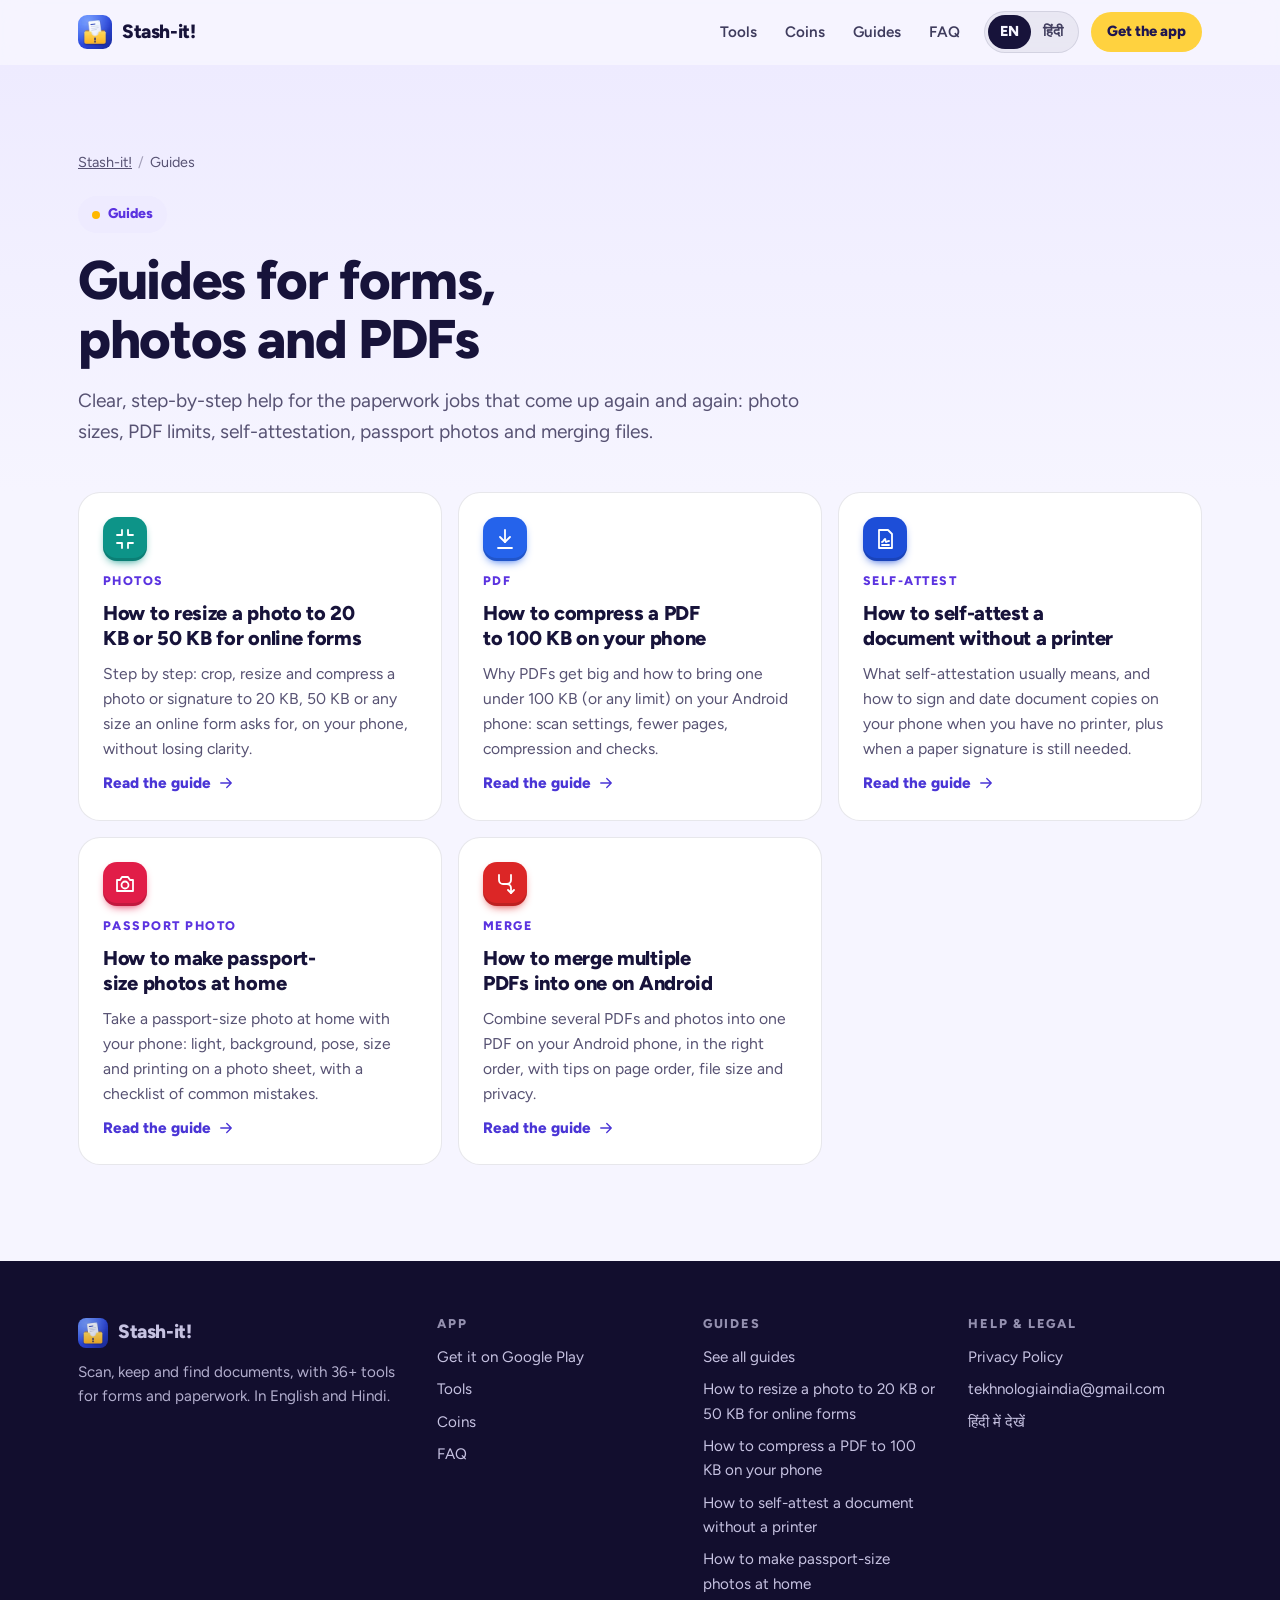
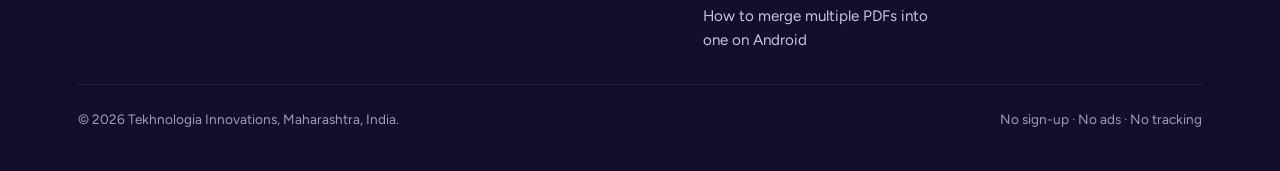
==== guides/index.html @ 5371e40c "stashit.stashify.in website, moved from Netlify Co-Authored-By: Claude Opus 5.5 <noreply@anthropic.c" ====
<!doctype html>
<html lang="en" data-site="stashit">
<head>
<meta charset="utf-8">
<meta name="viewport" content="width=device-width,initial-scale=1,viewport-fit=cover">
<title>Form help guides: resize photo to KB, compress PDF, self-attest | Stash-it!</title>
<meta name="description" content="Free step-by-step guides: resize a photo to 20 KB or 50 KB, compress a PDF to 100 KB, self-attest without a printer, passport photos at home and merging PDFs on Android.">
<link rel="canonical" href="https://stashit.stashify.in/guides/"><link rel="alternate" hreflang="en" href="https://stashit.stashify.in/guides/"><link rel="alternate" hreflang="hi" href="https://stashit.stashify.in/hi/guides/"><link rel="alternate" hreflang="x-default" href="https://stashit.stashify.in/guides/">
<script>(function(){var p=null;try{p=localStorage.getItem('stashit-lang')}catch(e){}var L=document.documentElement.lang,n=(navigator.language||'').toLowerCase(),w=p||(n.indexOf('hi')===0?'hi':null);if(w&&w!==L){var a=document.querySelector('link[rel=alternate][hreflang="'+w+'"]');if(a){location.replace(new URL(a.href).pathname+location.search+location.hash)}}})();</script>
<meta name="theme-color" content="#F5F3FF" media="(prefers-color-scheme: light)">
<meta name="theme-color" content="#120E2E" media="(prefers-color-scheme: dark)">
<meta name="color-scheme" content="light dark">
<link rel="icon" href="/favicon.ico" sizes="48x48">
<link rel="icon" href="/favicon-32.png" type="image/png" sizes="32x32">
<link rel="apple-touch-icon" href="/apple-touch-icon.png">
<link rel="manifest" href="/site.webmanifest">
<link rel="preload" href="/fonts/figtree-800.woff2" as="font" type="font/woff2" crossorigin><link rel="preload" href="/fonts/figtree-400.woff2" as="font" type="font/woff2" crossorigin>
<link rel="stylesheet" href="/assets/style.css?v=365a05b5da">
<meta property="og:type" content="website">
<meta property="og:site_name" content="Stash-it!">
<meta property="og:title" content="Form help guides: resize photo to KB, compress PDF, self-attest | Stash-it!">
<meta property="og:description" content="Free step-by-step guides: resize a photo to 20 KB or 50 KB, compress a PDF to 100 KB, self-attest without a printer, passport photos at home and merging PDFs on Android.">
<meta property="og:url" content="https://stashit.stashify.in/guides/">
<meta property="og:image" content="https://stashit.stashify.in/og-image.png">
<meta property="og:image:width" content="1200"><meta property="og:image:height" content="630">
<meta property="og:image:alt" content="Stash-it! app on Android">
<meta property="og:locale" content="en_IN"><meta property="og:locale:alternate" content="hi_IN">
<meta name="twitter:card" content="summary_large_image">
<meta name="twitter:title" content="Form help guides: resize photo to KB, compress PDF, self-attest | Stash-it!">
<meta name="twitter:description" content="Free step-by-step guides: resize a photo to 20 KB or 50 KB, compress a PDF to 100 KB, self-attest without a printer, passport photos at home and merging PDFs on Android.">
<meta name="twitter:image" content="https://stashit.stashify.in/og-image.png">
<script type="application/ld+json">{"@context":"https://schema.org","@type":"CollectionPage","name":"Guides for forms, photos and PDFs","url":"https://stashit.stashify.in/guides/","inLanguage":"en"}</script>
<script src="/assets/site.js?v=82bb6c1220" defer></script>
</head>
<body class="guide">
<a class="skip" href="#main">Skip to content</a>
<header class="top"><div class="wrap">
<a class="brand" href="/" aria-label="Stash-it! home"><img src="/img/app-icon-96.webp" width="34" height="34" alt=""><span>Stash-it!</span></a>
<nav class="nav" aria-label="Main"><a href="/#tools">Tools</a><a href="/#coins">Coins</a><a href="/guides/">Guides</a><a href="/#faq">FAQ</a></nav>
<div class="lang" role="group" aria-label="Language / भाषा"><a href="/guides/" lang="en" hreflang="en" data-setlang="en" aria-current="true">EN</a><a href="/hi/guides/" lang="hi" hreflang="hi" data-setlang="hi">हिंदी</a></div>
<a class="btn btn-sm" href="https://play.google.com/store/apps/details?id=com.tekhnologia.stashit&amp;referrer=utm_source%3Dwebsite%26utm_medium%3Dlanding%26utm_campaign%3Dorganic%26utm_content%3Dheader" data-play="https://play.google.com/store/apps/details?id=com.tekhnologia.stashit" data-cta="header" rel="noopener">Get the app</a>
</div></header>
<main id="main">
<div class="ghero"><div class="wrap art-head">
 <ol class="crumbs"><li><a href="/">Stash-it!</a></li><li aria-current="page">Guides</li></ol>
 <span class="pill"><span class="dot"></span>Guides</span>
 <h1>Guides for forms, photos and PDFs</h1><p class="lede">Clear, step-by-step help for the paperwork jobs that come up again and again: photo sizes, PDF limits, self-attestation, passport photos and merging files.</p>
</div></div>
<div class="wrap" style="padding-bottom:96px"><div class="gcards three"><a class="gcard" href="/guides/resize-photo-20kb-50kb-for-online-forms/" data-reveal><span class="ti" style="--c:#0D9488"><svg class="ic" width="24" height="24" viewBox="0 0 24 24" fill="none" stroke="currentColor" stroke-width="1.8" stroke-linecap="round" stroke-linejoin="round" aria-hidden="true"><path d="M9 3v5H4M15 3v5h5M9 21v-5H4M15 21v-5h5"/></svg></span><span class="k">Photos</span><h3>How to resize a photo to 20 KB or 50 KB for online forms</h3><p>Step by step: crop, resize and compress a photo or signature to 20 KB, 50 KB or any size an online form asks for, on your phone, without losing clarity.</p><span class="go">Read the guide <svg class="ic" width="24" height="24" viewBox="0 0 24 24" fill="none" stroke="currentColor" stroke-width="1.8" stroke-linecap="round" stroke-linejoin="round" aria-hidden="true"><path d="M5 12h14M13 6l6 6-6 6"/></svg></span></a><a class="gcard" href="/guides/compress-pdf-to-100kb-on-phone/" data-reveal><span class="ti" style="--c:#2563EB"><svg class="ic" width="24" height="24" viewBox="0 0 24 24" fill="none" stroke="currentColor" stroke-width="1.8" stroke-linecap="round" stroke-linejoin="round" aria-hidden="true"><path d="M12 3v12"/><path d="m7 10 5 5 5-5"/><path d="M5 21h14"/></svg></span><span class="k">PDF</span><h3>How to compress a PDF to 100 KB on your phone</h3><p>Why PDFs get big and how to bring one under 100 KB (or any limit) on your Android phone: scan settings, fewer pages, compression and checks.</p><span class="go">Read the guide <svg class="ic" width="24" height="24" viewBox="0 0 24 24" fill="none" stroke="currentColor" stroke-width="1.8" stroke-linecap="round" stroke-linejoin="round" aria-hidden="true"><path d="M5 12h14M13 6l6 6-6 6"/></svg></span></a><a class="gcard" href="/guides/self-attest-document-without-printer/" data-reveal><span class="ti" style="--c:#1D4ED8"><svg class="ic" width="24" height="24" viewBox="0 0 24 24" fill="none" stroke="currentColor" stroke-width="1.8" stroke-linecap="round" stroke-linejoin="round" aria-hidden="true"><path d="M6 3h9l4 4v14H6z"/><path d="M9 15c1.5 0 2-3 3-3s0 3 1 3 1.5-1 3-1"/><path d="M9 18h7"/></svg></span><span class="k">Self-attest</span><h3>How to self-attest a document without a printer</h3><p>What self-attestation usually means, and how to sign and date document copies on your phone when you have no printer, plus when a paper signature is still needed.</p><span class="go">Read the guide <svg class="ic" width="24" height="24" viewBox="0 0 24 24" fill="none" stroke="currentColor" stroke-width="1.8" stroke-linecap="round" stroke-linejoin="round" aria-hidden="true"><path d="M5 12h14M13 6l6 6-6 6"/></svg></span></a><a class="gcard" href="/guides/passport-size-photo-at-home/" data-reveal><span class="ti" style="--c:#E11D48"><svg class="ic" width="24" height="24" viewBox="0 0 24 24" fill="none" stroke="currentColor" stroke-width="1.8" stroke-linecap="round" stroke-linejoin="round" aria-hidden="true"><path d="M4 8h3l2-3h6l2 3h3v11H4z"/><circle cx="12" cy="13" r="3.5"/></svg></span><span class="k">Passport photo</span><h3>How to make passport-size photos at home</h3><p>Take a passport-size photo at home with your phone: light, background, pose, size and printing on a photo sheet, with a checklist of common mistakes.</p><span class="go">Read the guide <svg class="ic" width="24" height="24" viewBox="0 0 24 24" fill="none" stroke="currentColor" stroke-width="1.8" stroke-linecap="round" stroke-linejoin="round" aria-hidden="true"><path d="M5 12h14M13 6l6 6-6 6"/></svg></span></a><a class="gcard" href="/guides/merge-pdfs-into-one-on-android/" data-reveal><span class="ti" style="--c:#DC2626"><svg class="ic" width="24" height="24" viewBox="0 0 24 24" fill="none" stroke="currentColor" stroke-width="1.8" stroke-linecap="round" stroke-linejoin="round" aria-hidden="true"><path d="M6 3v5a4 4 0 0 0 4 4h4a4 4 0 0 1 4 4v5"/><path d="M18 3v5a4 4 0 0 1-4 4"/><path d="m15 18 3 3 3-3"/></svg></span><span class="k">Merge</span><h3>How to merge multiple PDFs into one on Android</h3><p>Combine several PDFs and photos into one PDF on your Android phone, in the right order, with tips on page order, file size and privacy.</p><span class="go">Read the guide <svg class="ic" width="24" height="24" viewBox="0 0 24 24" fill="none" stroke="currentColor" stroke-width="1.8" stroke-linecap="round" stroke-linejoin="round" aria-hidden="true"><path d="M5 12h14M13 6l6 6-6 6"/></svg></span></a></div></div>
</main>
<footer class="foot"><div class="wrap">
<div><a class="brand" href="/"><img src="/img/app-icon-96.webp" width="30" height="30" alt="" loading="lazy">Stash-it!</a>
<p style="max-width:36ch;opacity:.8">Scan, keep and find documents, with 36+ tools for forms and paperwork. In English and Hindi.</p></div>
<div><h2>App</h2><ul><li><a href="https://play.google.com/store/apps/details?id=com.tekhnologia.stashit&amp;referrer=utm_source%3Dwebsite%26utm_medium%3Dlanding%26utm_campaign%3Dorganic%26utm_content%3Dfooter" data-play="https://play.google.com/store/apps/details?id=com.tekhnologia.stashit" data-cta="footer" rel="noopener">Get it on Google Play</a></li><li><a href="/#tools">Tools</a></li><li><a href="/#coins">Coins</a></li><li><a href="/#faq">FAQ</a></li></ul></div>
<div><h2>Guides</h2><ul><li><a href="/guides/">See all guides</a></li><li><a href="/guides/resize-photo-20kb-50kb-for-online-forms/">How to resize a photo to 20 KB or 50 KB for online forms</a></li><li><a href="/guides/compress-pdf-to-100kb-on-phone/">How to compress a PDF to 100 KB on your phone</a></li><li><a href="/guides/self-attest-document-without-printer/">How to self-attest a document without a printer</a></li><li><a href="/guides/passport-size-photo-at-home/">How to make passport-size photos at home</a></li><li><a href="/guides/merge-pdfs-into-one-on-android/">How to merge multiple PDFs into one on Android</a></li></ul></div>
<div><h2>Help & legal</h2><ul><li><a href="/privacy.html">Privacy Policy</a></li><li><a href="mailto:tekhnologiaindia@gmail.com">tekhnologiaindia@gmail.com</a></li><li><a href="/hi/guides/" lang="hi" data-setlang="hi">हिंदी में देखें</a></li></ul></div>
<div class="fine"><span>© 2026 Tekhnologia Innovations, Maharashtra, India.</span><span>No sign-up · No ads · No tracking</span></div>
</div></footer>
</body>
</html>
---- assets/style.css ----
@font-face{font-family:Figtree;font-style:normal;font-weight:400;font-display:swap;src:url(/fonts/figtree-400.woff2) format("woff2")}
@font-face{font-family:Figtree;font-style:normal;font-weight:600;font-display:swap;src:url(/fonts/figtree-600.woff2) format("woff2")}
@font-face{font-family:Figtree;font-style:normal;font-weight:800;font-display:swap;src:url(/fonts/figtree-800.woff2) format("woff2")}
@font-face{font-family:Mukta;font-style:normal;font-weight:400;font-display:swap;src:url(/fonts/mukta-400.woff2) format("woff2");unicode-range:U+0900-097F,U+1CD0-1CF9,U+200C-200D,U+20A8,U+20B9,U+25CC,U+A830-A839,U+A8E0-A8FF}
@font-face{font-family:Mukta;font-style:normal;font-weight:600 800;font-display:swap;src:url(/fonts/mukta-700.woff2) format("woff2");unicode-range:U+0900-097F,U+1CD0-1CF9,U+200C-200D,U+20A8,U+20B9,U+25CC,U+A830-A839,U+A8E0-A8FF}
/* ---------- base (shared by both sites; tokens come from the site stylesheet) ---------- */
*,*::before,*::after{box-sizing:border-box}
html{-webkit-text-size-adjust:100%;text-size-adjust:100%;scroll-behavior:smooth;scroll-padding-top:84px}
body{margin:0;background:var(--bg);color:var(--ink);font:400 1.0625rem/1.6 var(--font);-webkit-font-smoothing:antialiased;-moz-osx-font-smoothing:grayscale;overflow-x:clip;text-rendering:optimizeLegibility}
img,svg{display:block;max-width:100%}
img{height:auto}
a{color:var(--link)}
a:hover{text-decoration-thickness:2px}
h1,h2,h3,h4{margin:0;font-weight:800;line-height:1.08;letter-spacing:-.025em;text-wrap:balance}
p{margin:0}
ul{margin:0;padding:0}
button,input{font:inherit;color:inherit}
:focus-visible{outline:3px solid var(--focus);outline-offset:3px;border-radius:6px}
.skip{position:absolute;left:12px;top:-60px;z-index:100;background:var(--ink);color:var(--bg);padding:10px 14px;border-radius:10px;font-weight:600;text-decoration:none}
.skip:focus{top:12px}
.sr{position:absolute!important;width:1px;height:1px;overflow:hidden;clip:rect(0 0 0 0);white-space:nowrap}
.wrap{width:100%;max-width:1180px;margin-inline:auto;padding-inline:16px}
@media (min-width:720px){.wrap{padding-inline:28px}}
.ic{width:24px;height:24px;flex:none}
.sec{padding-block:72px}
@media (min-width:900px){.sec{padding-block:112px}}
.sec-head{max-width:760px;margin-bottom:40px}
.sec-head.c{margin-inline:auto;text-align:center}
.sec-head h2{font-size:clamp(2rem,5.2vw,3.25rem)}
.sec-head p{margin-top:16px;color:var(--muted);font-size:1.15rem;max-width:62ch}
.sec-head.c p{margin-inline:auto}
.muted{color:var(--muted)}

/* header */
.top{position:sticky;top:0;z-index:50;background:color-mix(in srgb,var(--hdr) 82%,transparent);backdrop-filter:saturate(1.6) blur(14px);-webkit-backdrop-filter:saturate(1.6) blur(14px);border-bottom:1px solid transparent;transition:border-color .2s}
.top.scrolled{border-bottom-color:var(--hdr-line)}
.top .wrap{display:flex;align-items:center;gap:12px;height:64px}
.brand{display:flex;align-items:center;gap:10px;color:var(--hdr-ink);text-decoration:none;font-weight:800;font-size:1.2rem;letter-spacing:-.02em;margin-right:auto}
.brand img{width:34px;height:34px;border-radius:9px}
.nav{display:none;gap:4px}
.nav a{color:var(--hdr-ink);opacity:.82;text-decoration:none;font-weight:600;font-size:.95rem;padding:8px 12px;border-radius:999px}
.nav a:hover{opacity:1;background:var(--hdr-hover)}
@media (min-width:880px){.nav{display:flex}}
.btn{display:inline-flex;align-items:center;justify-content:center;gap:10px;min-height:48px;padding:12px 22px;border-radius:999px;font-weight:700;font-size:1rem;text-decoration:none;border:0;cursor:pointer;transition:transform .18s ease,box-shadow .18s ease,background-color .18s;white-space:nowrap}
.btn:hover{transform:translateY(-1px)}
.btn:active{transform:translateY(0)}
.btn-sm{min-height:40px;padding:8px 16px;font-size:.92rem}
.btn .gp{width:22px;height:22px}
.btn-play{flex-direction:row}
.btn-play .t{display:flex;flex-direction:column;line-height:1.1;text-align:left}
.btn-play .t small{font-size:.72rem;font-weight:600;opacity:.75;letter-spacing:.02em}
.btn-play .t b{font-size:1.05rem;font-weight:800}

/* qr */
.qr{display:none}
@media (min-width:1024px) and (hover:hover){.qr{display:flex}}
.qr{align-items:center;gap:14px;margin-top:28px;padding:10px 16px 10px 10px;border-radius:18px;width:max-content;max-width:100%}
.qr img{width:92px;height:92px;border-radius:10px;background:#fff}
.qr p{font-size:.92rem;line-height:1.4}
.qr b{display:block;font-size:1rem}

/* reveal */
.rv [data-reveal]{opacity:0;transform:translateY(22px);transition:opacity .7s cubic-bezier(.2,.7,.2,1),transform .7s cubic-bezier(.2,.7,.2,1)}
.rv [data-reveal].in{opacity:1;transform:none}
.rv [data-reveal][data-d="1"]{transition-delay:.08s}
.rv [data-reveal][data-d="2"]{transition-delay:.16s}
.rv [data-reveal][data-d="3"]{transition-delay:.24s}
@media (prefers-reduced-motion:reduce){html{scroll-behavior:auto}*,*::before,*::after{animation:none!important;transition:none!important}}

/* steps */
.steps{display:grid;gap:16px;counter-reset:s;list-style:none}
@media (min-width:860px){.steps{grid-template-columns:repeat(3,1fr);gap:20px}}
.steps li{position:relative;padding:28px 24px 26px;border-radius:24px;background:var(--surface);border:1px solid var(--line)}
.steps li::before{counter-increment:s;content:counter(s);display:grid;place-items:center;width:44px;height:44px;border-radius:14px;background:var(--step-bg);color:var(--step-ink);font-weight:800;font-size:1.2rem;margin-bottom:18px}
.steps h3{font-size:1.3rem;margin-bottom:8px}
.steps p{color:var(--muted)}

/* faq */
.faq{max-width:860px;margin-inline:auto;display:grid;gap:12px}
.faq details{background:var(--surface);border:1px solid var(--line);border-radius:20px;overflow:hidden}
.faq summary{list-style:none;cursor:pointer;display:flex;align-items:center;justify-content:space-between;gap:16px;padding:20px 22px;font-weight:700;font-size:1.08rem;line-height:1.35}
.faq summary::-webkit-details-marker{display:none}
.faq summary::after{content:"";flex:none;width:28px;height:28px;border-radius:50%;background:var(--chip) url("data:image/svg+xml,%3Csvg xmlns='http://www.w3.org/2000/svg' viewBox='0 0 24 24' fill='none' stroke='%23888' stroke-width='2.4' stroke-linecap='round'%3E%3Cpath d='M12 6v12M6 12h12'/%3E%3C/svg%3E") center/16px no-repeat;transition:transform .25s}
.faq details[open] summary::after{transform:rotate(45deg)}
.faq .a{padding:0 22px 22px;color:var(--muted)}
.faq .a p+p{margin-top:10px}

/* guide cards */
.gcards{display:grid;gap:16px}
@media (min-width:720px){.gcards{grid-template-columns:repeat(2,1fr)}}
@media (min-width:1040px){.gcards.three{grid-template-columns:repeat(3,1fr)}}
.gcard{display:flex;flex-direction:column;gap:10px;padding:24px;border-radius:22px;background:var(--surface);border:1px solid var(--line);text-decoration:none;color:inherit;transition:transform .2s,box-shadow .2s,border-color .2s}
.gcard:hover{transform:translateY(-3px);box-shadow:var(--shadow);border-color:transparent}
.gcard .k{font-size:.78rem;font-weight:800;letter-spacing:.12em;text-transform:uppercase;color:var(--accent-ink)}
.gcard h3{font-size:1.25rem;line-height:1.25;letter-spacing:-.015em}
.gcard p{color:var(--muted);font-size:.98rem}
.gcard .go{margin-top:auto;display:flex;align-items:center;gap:6px;font-weight:700;color:var(--link);font-size:.95rem}
.gcard .go .ic{width:18px;height:18px}

/* footer */
.foot{padding:56px 0 40px;background:var(--foot-bg);color:var(--foot-ink);font-size:.95rem}
.foot .wrap{display:grid;gap:32px}
@media (min-width:860px){.foot .wrap{grid-template-columns:1.4fr 1fr 1fr 1fr}}
.foot h2{font-size:.8rem;letter-spacing:.14em;text-transform:uppercase;opacity:.65;margin-bottom:14px;font-weight:800}
.foot ul{list-style:none;display:grid;gap:8px}
.foot a{color:inherit;opacity:.9;text-decoration:none}
.foot a:hover{opacity:1;text-decoration:underline}
.foot .brand{color:inherit;margin-bottom:12px}
.foot .fine{grid-column:1/-1;border-top:1px solid var(--foot-line);padding-top:24px;opacity:.7;font-size:.85rem;display:flex;flex-wrap:wrap;gap:8px 24px;justify-content:space-between}

/* article (guides) */
.crumbs{padding:0;font-size:.9rem;color:var(--muted);display:flex;flex-wrap:wrap;gap:6px;align-items:center;list-style:none;margin-bottom:22px}
.crumbs a{color:inherit}
.crumbs li+li::before{content:"/";margin-right:6px;opacity:.5}
.art-head{padding-block:48px 36px}
@media (min-width:900px){.art-head{padding-block:72px 44px}}
.art-head h1{font-size:clamp(2.1rem,5.4vw,3.4rem);max-width:20ch}
.art-head .lede{margin-top:18px;font-size:1.2rem;color:var(--muted);max-width:62ch}
.art-head .meta{margin-top:20px;font-size:.9rem;color:var(--muted);display:flex;gap:16px;flex-wrap:wrap}
.art{display:grid;gap:48px;padding-bottom:80px}
@media (min-width:1040px){.art{grid-template-columns:minmax(0,1fr) 300px;gap:64px}}
.prose{max-width:70ch;font-size:1.09rem;line-height:1.75;min-width:0}
.prose>*+*{margin-top:1.1em}
.prose h2{font-size:1.75rem;margin-top:2em;letter-spacing:-.02em;line-height:1.2}
.prose h3{font-size:1.25rem;margin-top:1.6em;letter-spacing:-.01em;line-height:1.3}
.prose ul,.prose ol{padding-left:1.3em}
.prose li+li{margin-top:.45em}
.prose li::marker{color:var(--accent-ink);font-weight:700}
.prose strong{font-weight:700}
.prose .note{padding:18px 20px;border-radius:16px;background:var(--note-bg);border-left:4px solid var(--note-line);font-size:1rem}
.prose .tip{padding:20px 22px;border-radius:18px;background:var(--surface);border:1px solid var(--line)}
.prose .tip b:first-child{display:block;margin-bottom:6px}
.prose table{width:100%;border-collapse:collapse;font-size:.98rem;display:block;overflow-x:auto}
.prose th,.prose td{text-align:left;padding:10px 12px;border-bottom:1px solid var(--line);vertical-align:top}
.prose th{font-weight:700}
.prose .check{list-style:none;padding:0}
.prose .check li{position:relative;padding-left:32px}
.prose .check li::before{content:"";position:absolute;left:0;top:.3em;width:20px;height:20px;border-radius:6px;border:2px solid var(--accent-ink)}
.aside{display:grid;gap:16px;align-content:start}
@media (min-width:1040px){.aside{position:sticky;top:88px}}
.app-card{border-radius:24px;padding:24px;display:grid;gap:14px}
.app-card img{width:64px;height:64px;border-radius:16px}
.app-card h2{font-size:1.25rem;letter-spacing:-.01em}
.app-card p{font-size:.95rem;opacity:.85;line-height:1.5}
.toc{padding:22px;border-radius:20px;border:1px solid var(--line);background:var(--surface);font-size:.95rem}
.toc h2{font-size:.78rem;letter-spacing:.12em;text-transform:uppercase;color:var(--muted);margin-bottom:10px}
.toc ol{padding-left:1.1em;display:grid;gap:6px}
.toc a{color:var(--ink);text-decoration:none}
.toc a:hover{text-decoration:underline}
.related{border-top:1px solid var(--line);padding-block:56px 80px}
.related h2{font-size:1.6rem;margin-bottom:20px}
.inline-cta{display:flex;flex-wrap:wrap;gap:16px;align-items:center;justify-content:space-between;padding:22px 24px;border-radius:20px;margin-top:2.2em!important}
.inline-cta p{font-weight:700;font-size:1.08rem;line-height:1.4;max-width:40ch}
/* ---------- Stash-it!: indigo→violet, sunny yellow, big friendly tiles ---------- */
:root{
  --font:Figtree,Mukta,ui-sans-serif,system-ui,-apple-system,"Segoe UI",Roboto,"Noto Sans Devanagari",sans-serif;
  --indigo:#4338CA;--violet:#7C3AED;--sun:#FFD23F;--sun-2:#FFB800;
  --grad:linear-gradient(140deg,#3B2FC9 0%,#5B33E0 45%,#8B5CF6 100%);
  --bg:#F6F5FF;--surface:#FFFFFF;--surface-2:#EEEBFF;--ink:#17133A;--muted:#575273;--line:rgba(23,19,58,.10);
  --link:#4A35D6;--focus:#5B33E0;--chip:#EEEBFF;--accent-ink:#5B33E0;
  --hdr:#F6F5FF;--hdr-ink:#17133A;--hdr-line:rgba(23,19,58,.10);--hdr-hover:rgba(23,19,58,.06);
  --shadow:0 1px 2px rgba(30,20,90,.06),0 14px 36px -10px rgba(40,25,120,.25);
  --step-bg:var(--grad);--step-ink:#fff;
  --foot-bg:#120E2E;--foot-ink:#DAD6F5;--foot-line:rgba(255,255,255,.12);
  --note-bg:#FFF7D6;--note-line:#FFB800;--ok:#13804A;
}
@media (prefers-color-scheme:dark){:root{
  --bg:#0D0A22;--surface:#18143A;--surface-2:#221C4D;--ink:#F1EFFF;--muted:#B3ADD8;--line:rgba(255,255,255,.09);
  --link:#B9A8FF;--focus:#FFD23F;--chip:#2A2357;--accent-ink:#C4B5FD;
  --hdr:#0D0A22;--hdr-ink:#F1EFFF;--hdr-line:rgba(255,255,255,.08);--hdr-hover:rgba(255,255,255,.07);
  --shadow:0 1px 2px rgba(0,0,0,.3),0 18px 40px -12px rgba(0,0,0,.7);
  --foot-bg:#08061A;--note-bg:#2A2448;--note-line:#FFD23F;--ok:#5EE6A0;
}}
:lang(hi) body,body:lang(hi){line-height:1.7}
:lang(hi) h1,:lang(hi) h2,:lang(hi) h3{letter-spacing:0;line-height:1.28}

.home .top{background:rgba(52,40,205,.94);--hdr-ink:#fff;--hdr-line:rgba(255,255,255,.14);--hdr-hover:rgba(255,255,255,.12)}
.top .btn{background:var(--sun);color:#1E1550}
.lang{display:inline-flex;align-items:center;padding:3px;border-radius:999px;background:var(--hdr-hover);border:1px solid var(--hdr-line)}
.lang a{min-height:34px;display:inline-flex;align-items:center;padding:0 12px;border-radius:999px;font-weight:700;font-size:.9rem;color:var(--hdr-ink);text-decoration:none;opacity:.8}
.lang a[aria-current]{background:var(--hdr-ink);color:var(--hdr,#3B2FC9);opacity:1}
.home .lang a[aria-current]{background:#fff;color:#3B2FC9}
@media (max-width:420px){.top .btn-sm{padding:8px 12px}.lang a{padding:0 9px}.brand span{display:none}}

.pill{display:inline-flex;align-items:center;gap:8px;padding:7px 14px;border-radius:999px;font-weight:700;font-size:.88rem;background:var(--chip);color:var(--accent-ink);margin-bottom:18px}
.pill .dot{width:8px;height:8px;border-radius:50%;background:var(--sun-2)}

/* ---------- hero ---------- */
.hero{position:relative;background:var(--grad);color:#fff;overflow:hidden;isolation:isolate}
.hero::before{content:"";position:absolute;inset:0;background-image:radial-gradient(rgba(255,255,255,.14) 1px,transparent 1.3px);background-size:24px 24px;mask-image:radial-gradient(900px 600px at 30% 20%,#000,transparent 75%);-webkit-mask-image:radial-gradient(900px 600px at 30% 20%,#000,transparent 75%);z-index:-1}
.hero::after{content:"";position:absolute;width:640px;height:640px;right:-200px;top:-220px;border-radius:50%;background:radial-gradient(circle,rgba(255,210,63,.35),transparent 65%);z-index:-1}
.hero .wrap{display:grid;gap:40px;padding-top:40px}
@media (min-width:980px){.hero .wrap{grid-template-columns:1.1fr 1fr;align-items:end;padding-top:72px;gap:40px}.hero .copy{padding-bottom:88px}}
.hero .pill{background:rgba(255,255,255,.14);color:#fff;border:1px solid rgba(255,255,255,.2)}
.hero h1{font-size:clamp(2.7rem,10vw,5rem);line-height:1;letter-spacing:-.04em}
:lang(hi) .hero h1{font-size:clamp(2.4rem,8.6vw,4.3rem);line-height:1.2;letter-spacing:0}
.hero h1 em{font-style:normal;color:var(--sun);display:block}
.hero .sub{margin-top:22px;font-size:clamp(1.08rem,2.5vw,1.3rem);color:#E6E1FF;max-width:32em;line-height:1.55}
.cta-row{display:flex;flex-wrap:wrap;gap:12px;margin-top:30px}
.btn-play{background:#fff;color:#1E1550;box-shadow:0 12px 30px -10px rgba(20,8,80,.6);padding:10px 22px 10px 16px;min-height:58px}
.btn-ghost{background:rgba(255,255,255,.12);color:#fff;border:1px solid rgba(255,255,255,.28);min-height:58px}
.btn-ghost:hover{background:rgba(255,255,255,.2)}
.trust{display:flex;flex-wrap:wrap;gap:8px;margin-top:24px;list-style:none}
.trust li{display:flex;align-items:center;gap:6px;font-weight:600;font-size:.92rem;padding:6px 12px 6px 8px;border-radius:999px;background:rgba(255,255,255,.12)}
.trust .ic{width:18px;height:18px;color:var(--sun)}
.hero .qr{background:rgba(255,255,255,.1);border:1px solid rgba(255,255,255,.2)}
.hero .qr p{color:#E6E1FF}

/* phones (real screenshots in a CSS frame) */
.phone{position:relative;width:var(--pw,280px);padding:11px 11px 0;border-radius:46px 46px 0 0;background:linear-gradient(160deg,#2a2550,#0c0a1d);box-shadow:0 40px 80px -20px rgba(15,5,60,.7),inset 0 0 0 1.5px rgba(255,255,255,.12)}
.phone::before{content:"";position:absolute;top:24px;left:50%;width:12px;height:12px;margin-left:-6px;border-radius:50%;background:#05040c;z-index:2;box-shadow:0 0 0 2px rgba(255,255,255,.05)}
.phone .scr{border-radius:36px 36px 0 0;overflow:hidden;background:#F4F4FB}
.phone .scr img{width:100%}
.stage{position:relative;height:clamp(380px,104vw,560px);display:flex;justify-content:center;align-items:flex-end}

.stage .phone{position:absolute;bottom:-1px}
.stage .p-front{--pw:min(70vw,300px);z-index:2;left:50%;transform:translateX(-38%)}
.stage .p-back{--pw:min(60vw,260px);left:50%;transform:translateX(-92%) rotate(-6deg);bottom:-40px;transform-origin:50% 100%;filter:brightness(.9) saturate(.9)}
@media (prefers-reduced-motion:no-preference){.stage .p-front{animation:up .9s cubic-bezier(.2,.8,.2,1) both .1s}.stage .p-back{animation:up2 .9s cubic-bezier(.2,.8,.2,1) both .25s}
@keyframes up{from{transform:translate(-38%,90px)}}@keyframes up2{from{transform:translate(-92%,110px) rotate(-2deg)}}}
.float{position:absolute;z-index:3;display:flex;align-items:center;gap:10px;padding:10px 14px 10px 10px;border-radius:16px;background:#fff;color:#17133A;box-shadow:0 18px 40px -12px rgba(15,5,60,.55);font-size:.86rem;line-height:1.3;max-width:250px}
.float b{display:block;font-size:.95rem}
.float small{color:#5d5878}
.float .ti{flex:none}
.float.f1{left:0;bottom:36%}
.float.f2{right:0;bottom:58%}
@media (max-width:520px){.float{font-size:.78rem;max-width:200px;padding:8px 10px 8px 8px}.float b{font-size:.85rem}.float.f1{left:-4px;bottom:30%}.float.f2{right:-4px;bottom:66%}}
.free{color:#13804A;font-weight:700}

/* tool icon tile */
.ti{flex:none;width:44px;height:44px;border-radius:14px;display:grid;place-items:center;color:#fff;background:var(--c,#4F46E5);box-shadow:inset 0 -3px 0 rgba(0,0,0,.14),0 4px 10px -4px var(--c,#4F46E5)}
.ti .ic{width:24px;height:24px}

/* ---------- pains ---------- */
.fixes{display:grid;gap:12px;list-style:none;max-width:980px}
.fixes li{display:grid;grid-template-columns:1fr;gap:10px;align-items:center;padding:16px 18px;border-radius:20px;background:var(--surface);border:1px solid var(--line)}
@media (min-width:760px){.fixes li{grid-template-columns:1fr 36px 1fr;padding:18px 22px}}
.fixes .pain{display:flex;align-items:center;gap:12px;font-weight:600}
.fixes .pain::before{content:"";flex:none;width:12px;height:12px;border-radius:50%;background:#EF4444;box-shadow:0 0 0 5px rgba(239,68,68,.15)}
.fixes .arr{color:var(--muted);display:none}
@media (min-width:760px){.fixes .arr{display:block}}
.fixes .fix{display:flex;align-items:center;gap:12px;font-weight:700}
.fixes .fix .ti{width:38px;height:38px;border-radius:12px}
.fixes .fix .ic{width:20px;height:20px}
.fixes .fix small{display:block;font-weight:500;color:var(--muted);font-size:.9rem}

/* ---------- tools ---------- */
.tools-sec{background:linear-gradient(180deg,var(--surface-2),var(--bg) 70%)}
.searchbar{position:relative;max-width:640px;margin-bottom:14px}
.searchbar .ic{position:absolute;left:18px;top:50%;transform:translateY(-50%);color:var(--muted)}
.searchbar input{width:100%;min-height:60px;padding:14px 18px 14px 54px;border-radius:18px;border:2px solid var(--line);background:var(--surface);font-size:1.1rem;box-shadow:var(--shadow)}
.searchbar input:focus{outline:none;border-color:var(--violet)}
.qs{display:flex;flex-wrap:wrap;gap:8px;margin-bottom:26px;align-items:center}
.qs span{font-size:.9rem;color:var(--muted);margin-right:4px}
.qs button{border:1px solid var(--line);background:var(--surface);border-radius:999px;padding:7px 14px;font-weight:600;font-size:.9rem;cursor:pointer;min-height:38px}
.qs button:hover{border-color:var(--violet);color:var(--accent-ink)}
.tgrid{display:grid;grid-template-columns:repeat(auto-fill,minmax(min(100%,250px),1fr));gap:12px;list-style:none}
.tool{display:flex;gap:14px;align-items:flex-start;padding:16px;border-radius:20px;background:var(--surface);border:1px solid var(--line);transition:transform .15s,box-shadow .15s}
.tool:hover{transform:translateY(-2px);box-shadow:var(--shadow)}
.tool h3{font-size:1.02rem;letter-spacing:-.01em;line-height:1.3}
.tool p{font-size:.92rem;color:var(--muted);line-height:1.45;margin-top:3px}
:lang(hi) .tool p{line-height:1.6}
.tool.more{background:var(--grad);color:#fff;border:0}
.tool.more p{color:#E6E1FF}
.tool[hidden]{display:none}
.tcount{font-size:.9rem;color:var(--muted);margin-bottom:12px;min-height:1.4em}
#tool-empty{padding:24px;border-radius:20px;background:var(--surface);border:1px dashed var(--line);color:var(--muted);margin-top:8px}
.tools-note{margin-top:22px;display:flex;gap:10px;align-items:center;color:var(--muted);font-size:.98rem}
.tools-note .ic{color:var(--accent-ink)}

/* ---------- split sections with a phone ---------- */
.split{display:grid;gap:40px;align-items:center}
@media (min-width:960px){.split{grid-template-columns:1fr 1fr;gap:72px}.split.rev>:first-child{order:2}}
.phone-card{position:relative;border-radius:32px;background:var(--grad);height:clamp(400px,110vw,560px);overflow:hidden;display:flex;justify-content:center;align-items:flex-end;isolation:isolate}
.phone-card::before{content:"";position:absolute;inset:0;background-image:radial-gradient(rgba(255,255,255,.14) 1px,transparent 1.3px);background-size:22px 22px;z-index:-1}
.phone-card .phone{--pw:min(68vw,290px);margin-bottom:-1px}
.phone-card.sun{background:linear-gradient(150deg,#FFE27A,#FFC21A)}
.phone-card.sun::before{background-image:radial-gradient(rgba(120,80,0,.14) 1px,transparent 1.3px)}
.feat{display:grid;gap:14px;list-style:none;margin-top:28px}
.feat li{display:flex;gap:14px;align-items:flex-start}
.feat .ti{width:40px;height:40px;border-radius:13px}
.feat .ic{width:22px;height:22px}
.feat b{display:block;font-size:1.06rem}
.feat span{color:var(--muted)}

/* coins */
.coin{width:84px;height:84px;border-radius:50%;display:grid;place-items:center;background:radial-gradient(circle at 35% 30%,#FFF1A8,#FFD23F 45%,#F2A900);box-shadow:inset 0 -6px 0 rgba(160,100,0,.35),0 14px 30px -10px rgba(200,130,0,.7);color:#7A4A00;font-weight:800;font-size:2.4rem;margin-bottom:22px}
.coin-facts{display:grid;gap:12px;grid-template-columns:repeat(2,minmax(0,1fr));margin-top:28px}
.coin-facts div{padding:18px;border-radius:20px;background:var(--surface);border:1px solid var(--line)}
.coin-facts b{display:block;font-size:1.6rem;letter-spacing:-.02em;line-height:1.1;color:var(--accent-ink)}
:lang(hi) .coin-facts b{font-size:1.35rem;line-height:1.3}
.coin-facts span{color:var(--muted);font-size:.95rem;display:block;margin-top:4px}

/* privacy */
.priv{border-radius:32px;padding:clamp(28px,6vw,64px);background:#17123F;color:#F1EFFF;display:grid;gap:32px;position:relative;overflow:hidden;isolation:isolate}
.priv::after{content:"";position:absolute;width:520px;height:520px;right:-160px;bottom:-240px;border-radius:50%;background:radial-gradient(circle,rgba(139,92,246,.55),transparent 65%);z-index:-1}
@media (min-width:960px){.priv{grid-template-columns:1fr 1.1fr;align-items:center}}
.priv h2{font-size:clamp(2.1rem,5.4vw,3.4rem)}
.priv h2 em{font-style:normal;color:var(--sun)}
.priv .lead{margin-top:16px;color:#CFC9F2;font-size:1.15rem;max-width:42ch}
.pgrid{display:grid;gap:12px;list-style:none}
@media (min-width:600px){.pgrid{grid-template-columns:1fr 1fr}}
.pgrid li{padding:18px;border-radius:20px;background:rgba(255,255,255,.07);border:1px solid rgba(255,255,255,.1)}
.pgrid .ic{color:var(--sun);margin-bottom:10px}
.pgrid b{display:block}
.pgrid span{color:#CFC9F2;font-size:.95rem}

/* final */
.final{background:var(--grad);color:#fff;position:relative;overflow:hidden;isolation:isolate}
.final::before{content:"";position:absolute;inset:0;background-image:radial-gradient(rgba(255,255,255,.14) 1px,transparent 1.3px);background-size:24px 24px;z-index:-1}
.final .wrap{display:grid;gap:22px;justify-items:center;text-align:center;padding-block:88px}
.final h2{font-size:clamp(2.4rem,7vw,4.4rem);line-height:1.04;max-width:16ch}
:lang(hi) .final h2{line-height:1.25}
.final h2 em{font-style:normal;color:var(--sun)}
.final p{color:#E6E1FF;font-size:1.15rem;max-width:42ch}
.final .qr{background:rgba(255,255,255,.1);border:1px solid rgba(255,255,255,.2);text-align:left;margin-top:6px}
.final .qr p{color:#E6E1FF;font-size:.92rem}

.foot .brand img{width:30px;height:30px;border-radius:8px}

/* guides */
.ghero{background:linear-gradient(180deg,var(--surface-2),var(--bg))}
.app-card{background:var(--grad);color:#fff}
.app-card .btn-play{min-height:52px}
.inline-cta{background:var(--grad);color:#fff}
.gcard .k{color:var(--accent-ink)}
.gcard .langtag{align-self:flex-start;font-size:.75rem;font-weight:700;padding:2px 8px;border-radius:6px;background:var(--chip);color:var(--accent-ink)}
.prose .kbd{font-weight:700;padding:1px 8px;border-radius:6px;background:var(--chip);white-space:nowrap}
@media (max-width:560px){.tgrid{grid-template-columns:1fr 1fr;gap:10px}.tool{flex-direction:column;gap:10px;padding:14px}.tool p{font-size:.84rem}.tool .ti{width:40px;height:40px}}
/* English pages: never download Mukta just for the few Devanagari labels; system Devanagari is fine there */
html[lang="en"]{--font:Figtree,ui-sans-serif,system-ui,-apple-system,"Segoe UI",Roboto,"Noto Sans Devanagari",sans-serif}
@media (min-width:980px){.stage{height:660px}.stage .p-front{--pw:340px}.stage .p-back{--pw:290px}}
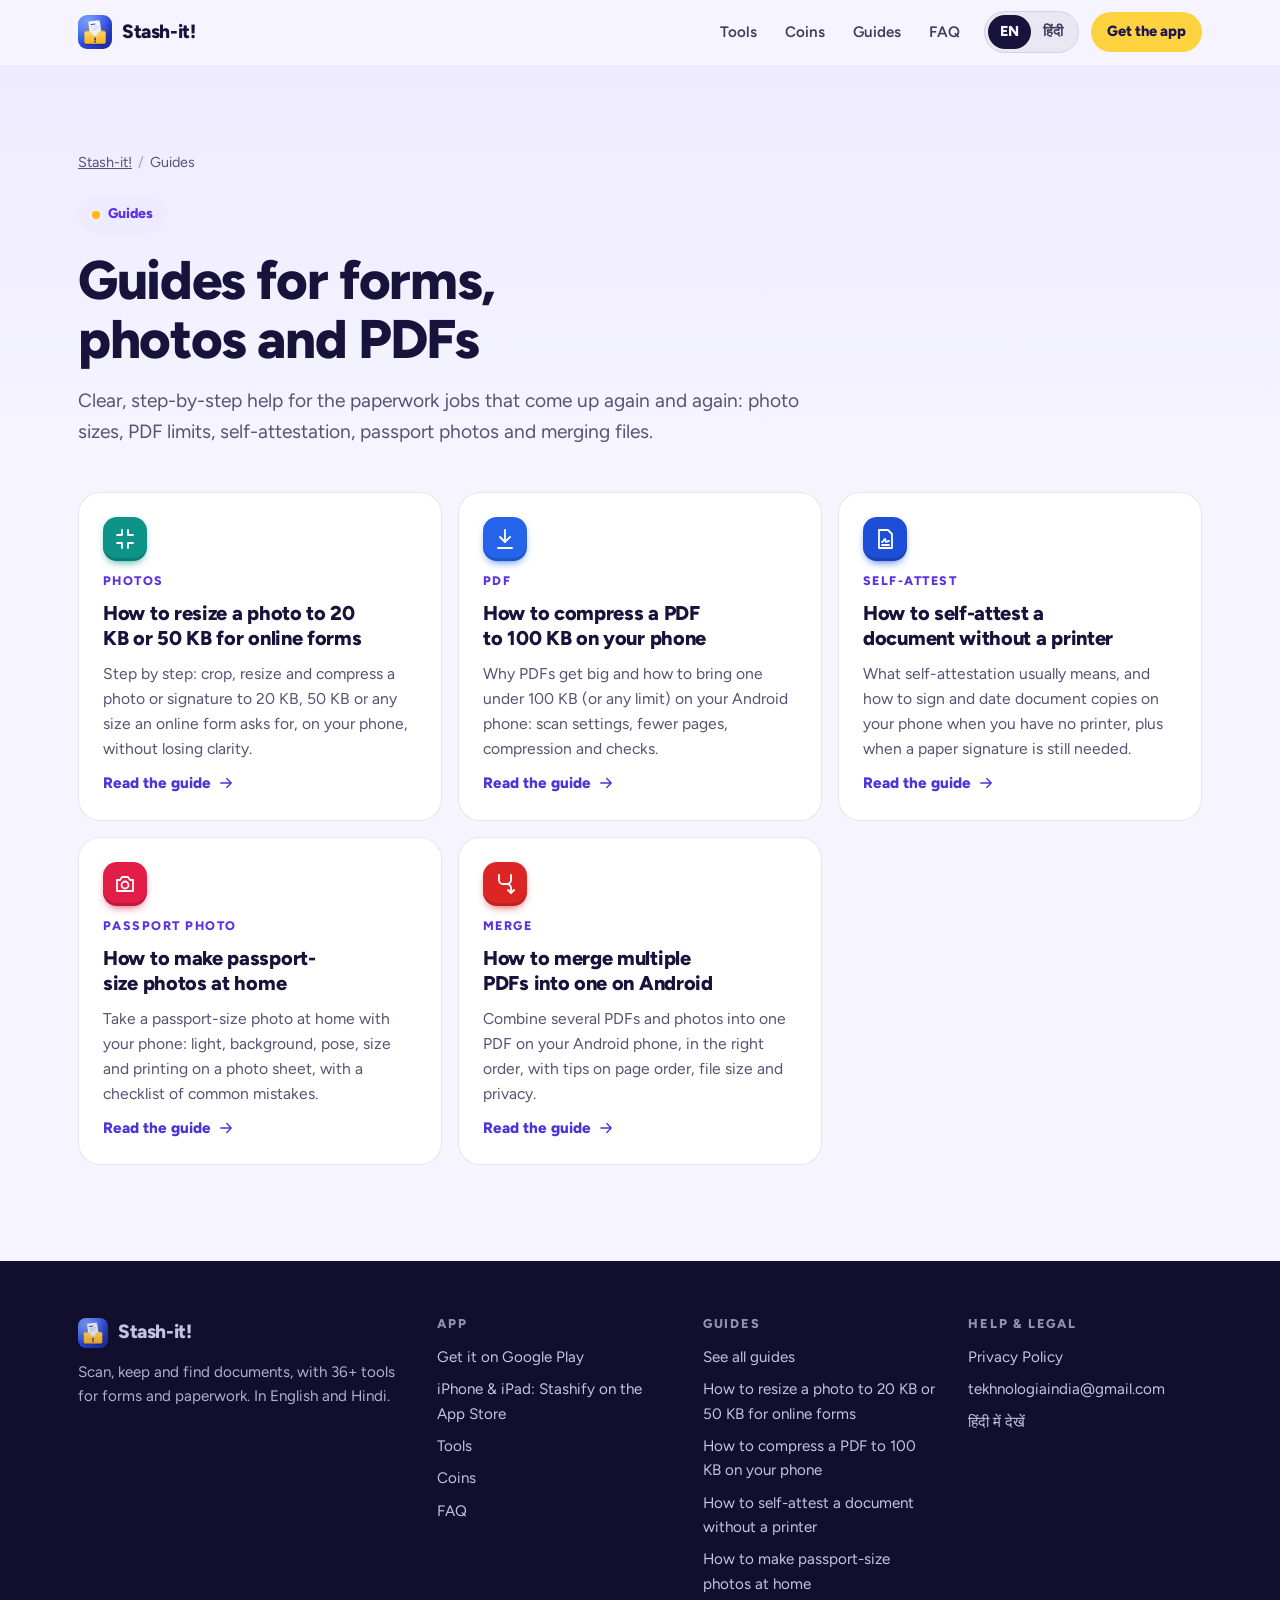
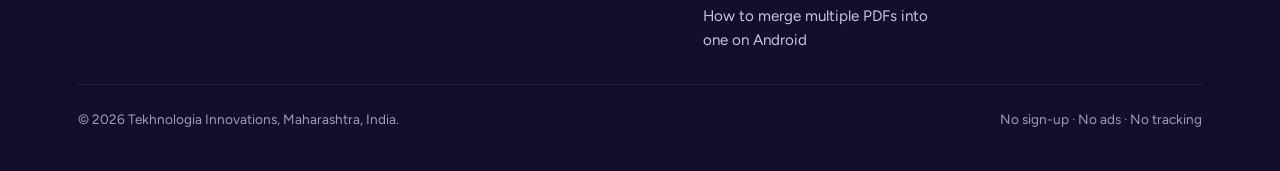
==== commit 42b89bc8: "Add App Store option (Stashify for iPhone, iPad and Mac) Co-Authored-By: Claude Opus 5.5 <noreply@an" ====
--- a/guides/index.html
+++ b/guides/index.html
@@ -51,7 +51,7 @@
 <footer class="foot"><div class="wrap">
 <div><a class="brand" href="/"><img src="/img/app-icon-96.webp" width="30" height="30" alt="" loading="lazy">Stash-it!</a>
 <p style="max-width:36ch;opacity:.8">Scan, keep and find documents, with 36+ tools for forms and paperwork. In English and Hindi.</p></div>
-<div><h2>App</h2><ul><li><a href="https://play.google.com/store/apps/details?id=com.tekhnologia.stashit&amp;referrer=utm_source%3Dwebsite%26utm_medium%3Dlanding%26utm_campaign%3Dorganic%26utm_content%3Dfooter" data-play="https://play.google.com/store/apps/details?id=com.tekhnologia.stashit" data-cta="footer" rel="noopener">Get it on Google Play</a></li><li><a href="/#tools">Tools</a></li><li><a href="/#coins">Coins</a></li><li><a href="/#faq">FAQ</a></li></ul></div>
+<div><h2>App</h2><ul><li><a href="https://play.google.com/store/apps/details?id=com.tekhnologia.stashit&amp;referrer=utm_source%3Dwebsite%26utm_medium%3Dlanding%26utm_campaign%3Dorganic%26utm_content%3Dfooter" data-play="https://play.google.com/store/apps/details?id=com.tekhnologia.stashit" data-cta="footer" rel="noopener">Get it on Google Play</a></li><li><a href="https://apps.apple.com/app/id6815763337" data-ios rel="noopener">iPhone &amp; iPad: Stashify on the App Store</a></li><li><a href="/#tools">Tools</a></li><li><a href="/#coins">Coins</a></li><li><a href="/#faq">FAQ</a></li></ul></div>
 <div><h2>Guides</h2><ul><li><a href="/guides/">See all guides</a></li><li><a href="/guides/resize-photo-20kb-50kb-for-online-forms/">How to resize a photo to 20 KB or 50 KB for online forms</a></li><li><a href="/guides/compress-pdf-to-100kb-on-phone/">How to compress a PDF to 100 KB on your phone</a></li><li><a href="/guides/self-attest-document-without-printer/">How to self-attest a document without a printer</a></li><li><a href="/guides/passport-size-photo-at-home/">How to make passport-size photos at home</a></li><li><a href="/guides/merge-pdfs-into-one-on-android/">How to merge multiple PDFs into one on Android</a></li></ul></div>
 <div><h2>Help & legal</h2><ul><li><a href="/privacy.html">Privacy Policy</a></li><li><a href="mailto:tekhnologiaindia@gmail.com">tekhnologiaindia@gmail.com</a></li><li><a href="/hi/guides/" lang="hi" data-setlang="hi">हिंदी में देखें</a></li></ul></div>
 <div class="fine"><span>© 2026 Tekhnologia Innovations, Maharashtra, India.</span><span>No sign-up · No ads · No tracking</span></div>
--- a/assets/style.css
+++ b/assets/style.css
@@ -330,3 +330,8 @@
 /* English pages: never download Mukta just for the few Devanagari labels; system Devanagari is fine there */
 html[lang="en"]{--font:Figtree,ui-sans-serif,system-ui,-apple-system,"Segoe UI",Roboto,"Noto Sans Devanagari",sans-serif}
 @media (min-width:980px){.stage{height:660px}.stage .p-front{--pw:340px}.stage .p-back{--pw:290px}}
+
+/* App Store button: Stashify for iPhone/iPad */
+.btn-ios{background:#0b0b0d;color:#fff;border:1px solid rgba(255,255,255,.18)}
+.btn-ios .t small{opacity:.8}
+html.apple .cta-row .btn-ios{order:-1}
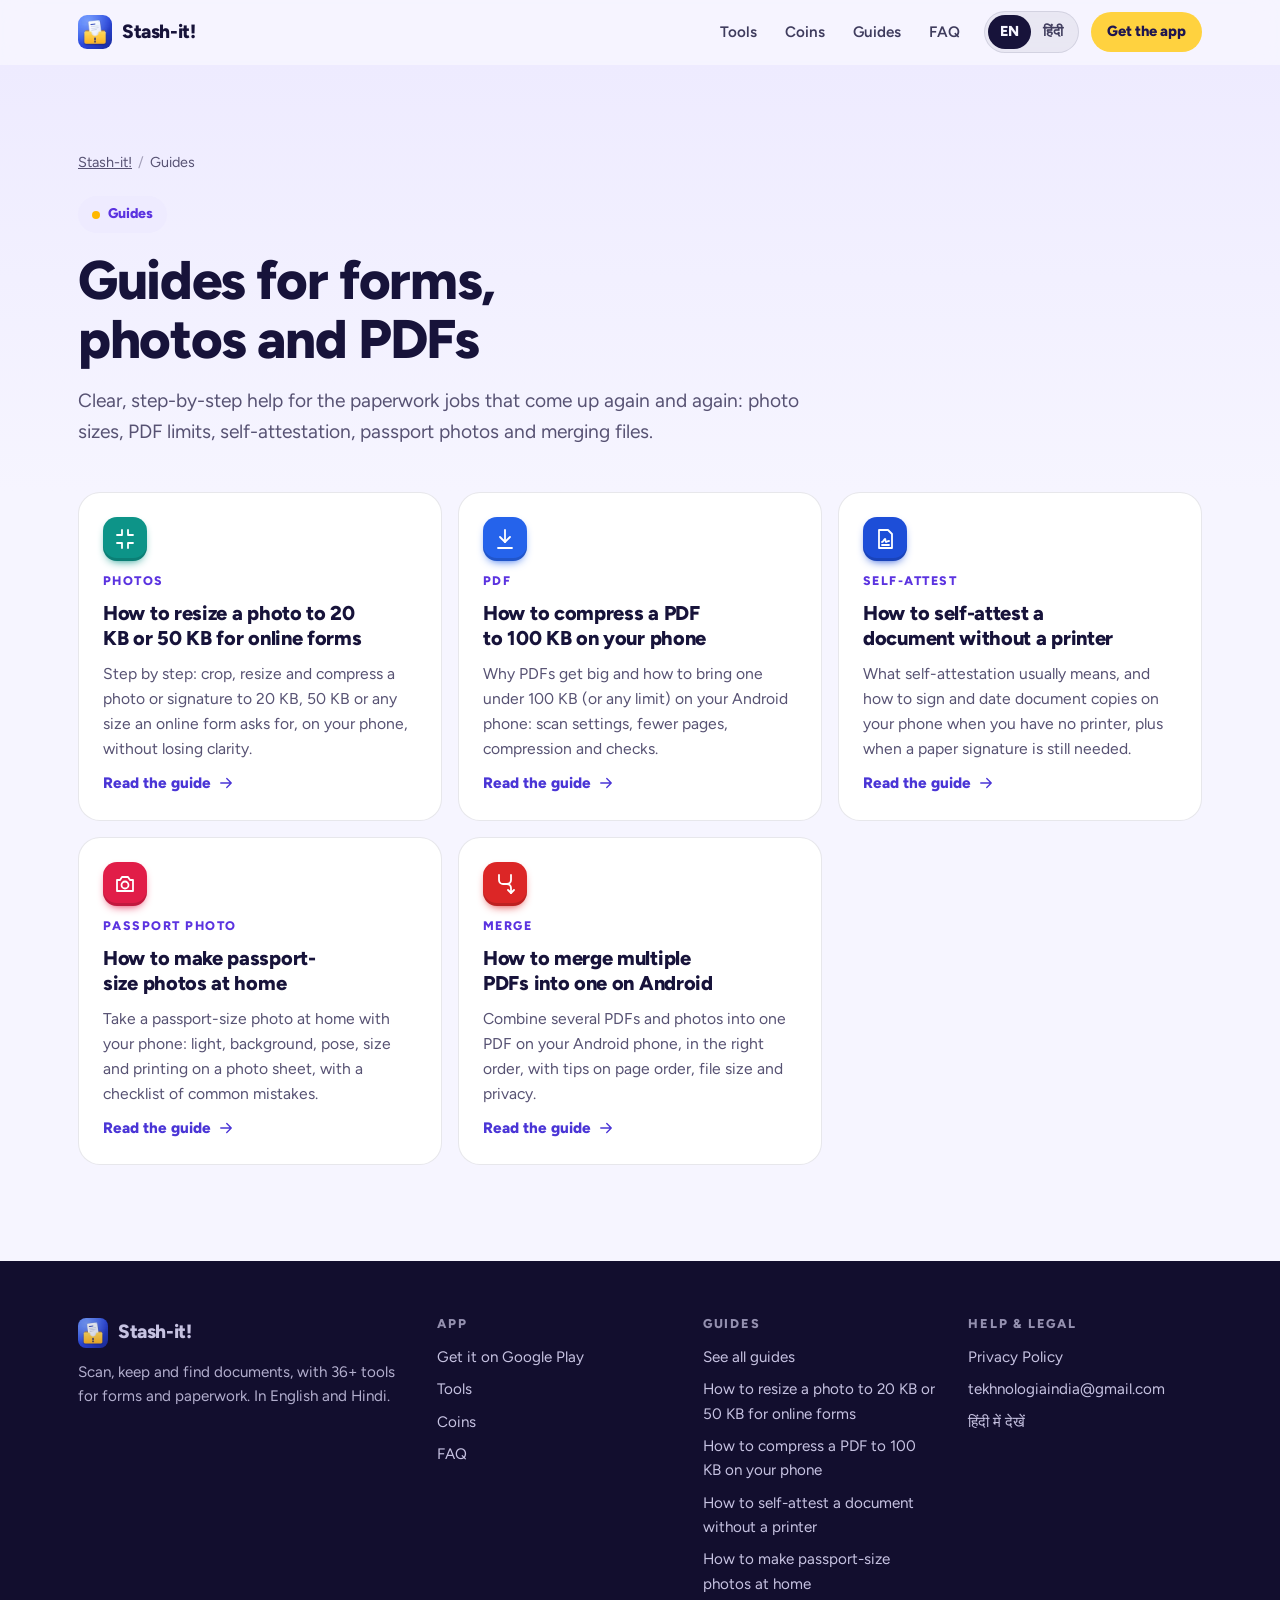
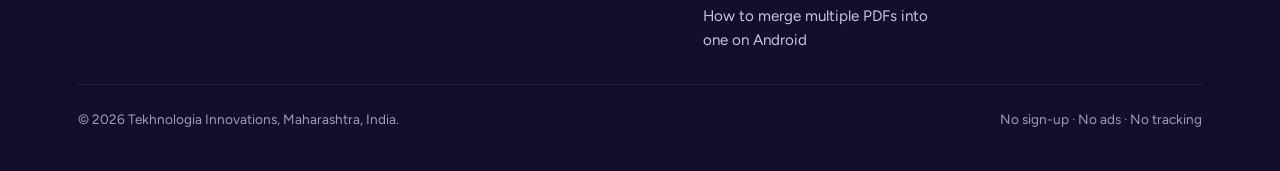
==== commit 0589a573: "Remove App Store button: Stash-it! is Android-only Co-Authored-By: Claude Opus 5.5 <noreply@anthropi" ====
--- a/guides/index.html
+++ b/guides/index.html
@@ -51,7 +51,7 @@
 <footer class="foot"><div class="wrap">
 <div><a class="brand" href="/"><img src="/img/app-icon-96.webp" width="30" height="30" alt="" loading="lazy">Stash-it!</a>
 <p style="max-width:36ch;opacity:.8">Scan, keep and find documents, with 36+ tools for forms and paperwork. In English and Hindi.</p></div>
-<div><h2>App</h2><ul><li><a href="https://play.google.com/store/apps/details?id=com.tekhnologia.stashit&amp;referrer=utm_source%3Dwebsite%26utm_medium%3Dlanding%26utm_campaign%3Dorganic%26utm_content%3Dfooter" data-play="https://play.google.com/store/apps/details?id=com.tekhnologia.stashit" data-cta="footer" rel="noopener">Get it on Google Play</a></li><li><a href="https://apps.apple.com/app/id6815763337" data-ios rel="noopener">iPhone &amp; iPad: Stashify on the App Store</a></li><li><a href="/#tools">Tools</a></li><li><a href="/#coins">Coins</a></li><li><a href="/#faq">FAQ</a></li></ul></div>
+<div><h2>App</h2><ul><li><a href="https://play.google.com/store/apps/details?id=com.tekhnologia.stashit&amp;referrer=utm_source%3Dwebsite%26utm_medium%3Dlanding%26utm_campaign%3Dorganic%26utm_content%3Dfooter" data-play="https://play.google.com/store/apps/details?id=com.tekhnologia.stashit" data-cta="footer" rel="noopener">Get it on Google Play</a></li><li><a href="/#tools">Tools</a></li><li><a href="/#coins">Coins</a></li><li><a href="/#faq">FAQ</a></li></ul></div>
 <div><h2>Guides</h2><ul><li><a href="/guides/">See all guides</a></li><li><a href="/guides/resize-photo-20kb-50kb-for-online-forms/">How to resize a photo to 20 KB or 50 KB for online forms</a></li><li><a href="/guides/compress-pdf-to-100kb-on-phone/">How to compress a PDF to 100 KB on your phone</a></li><li><a href="/guides/self-attest-document-without-printer/">How to self-attest a document without a printer</a></li><li><a href="/guides/passport-size-photo-at-home/">How to make passport-size photos at home</a></li><li><a href="/guides/merge-pdfs-into-one-on-android/">How to merge multiple PDFs into one on Android</a></li></ul></div>
 <div><h2>Help & legal</h2><ul><li><a href="/privacy.html">Privacy Policy</a></li><li><a href="mailto:tekhnologiaindia@gmail.com">tekhnologiaindia@gmail.com</a></li><li><a href="/hi/guides/" lang="hi" data-setlang="hi">हिंदी में देखें</a></li></ul></div>
 <div class="fine"><span>© 2026 Tekhnologia Innovations, Maharashtra, India.</span><span>No sign-up · No ads · No tracking</span></div>
--- a/assets/style.css
+++ b/assets/style.css
@@ -330,8 +330,3 @@
 /* English pages: never download Mukta just for the few Devanagari labels; system Devanagari is fine there */
 html[lang="en"]{--font:Figtree,ui-sans-serif,system-ui,-apple-system,"Segoe UI",Roboto,"Noto Sans Devanagari",sans-serif}
 @media (min-width:980px){.stage{height:660px}.stage .p-front{--pw:340px}.stage .p-back{--pw:290px}}
-
-/* App Store button: Stashify for iPhone/iPad */
-.btn-ios{background:#0b0b0d;color:#fff;border:1px solid rgba(255,255,255,.18)}
-.btn-ios .t small{opacity:.8}
-html.apple .cta-row .btn-ios{order:-1}
